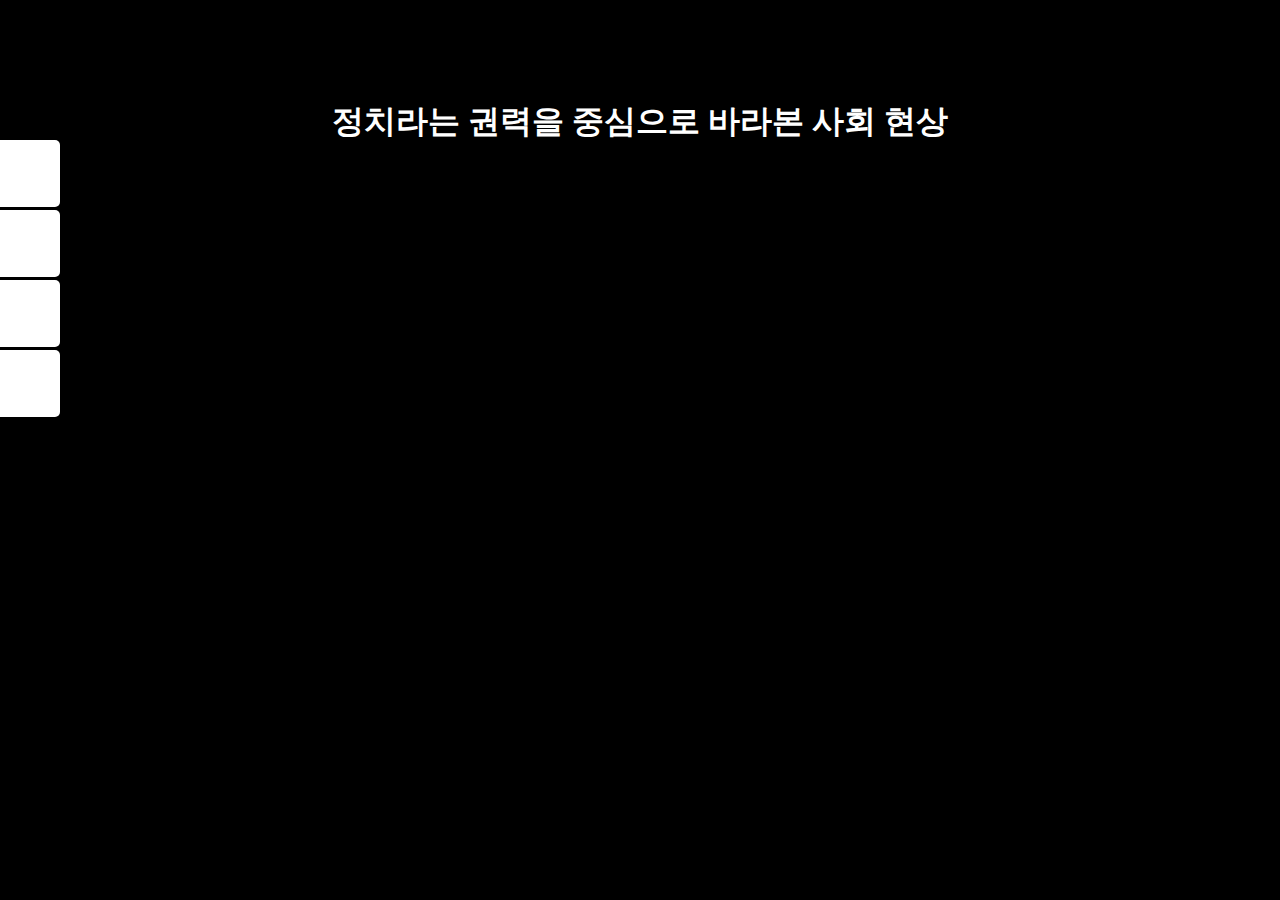
==== index.html @ 3206a6e5 "Add files via upload" ====
<!DOCTYPE HTML>
<html lang="ko"> 
	<head>
		<title>정치라는 권력을 중심으로 바라본 사회 현상</title>
		<meta charset="UTF-8"> 
		<meta name="viewport" content="width=device-width, initial-scale=1.0">
		<meta name="keywords" content="정치, 권력, 사회, 현상">
		<meta name="description" content="정치라는 권력을 중심으로 바라본 글자, 이미지, 색, 형태를 분석한 웹사이트로 이동할 수 있게 연결한 웹페이지입니다.">
		<link rel="stylesheet" href="style.css"> 
	</head>
	<body>

		<header>
		  <h1>정치라는 권력을 중심으로 바라본 사회 현상</h2>
		</header>

		<div id="d1" class="d11">
		  <a href="text.html" id="a1">글자</a>
		  <a href="#" id="a2">이미지</a>
		  <a href="#" id="a3">색</a>
		  <a href="#" id="a4">형태</a>
		</div>
		   
	</body>
</html>
---- style.css ----
*{
	padding: 0;
	margin: 0;
}

body {
	background-color: black;
}

#d1 a {
  position: absolute;
  left: -80px;
  transition: 0.3s;
  padding: 20px;
  width: 100px;
  text-decoration: none;
  font-size: 20px;
  color: black;
  border-radius: 0 5px 5px 0;
}

#d1 a:hover {
  left: 0;
}

#a1 {
  top: 140px;
  background-color: white;
}

#a2 {
  top: 210px;
  background-color: white;
}

#a3 {
  top: 280px;
  background-color: white;
}

#a4 {
  top: 350px;
  background-color: white;
}

h1 {
	color: white;
	text-align: center;
	margin: 100px;
	word-break: keep-all;
}
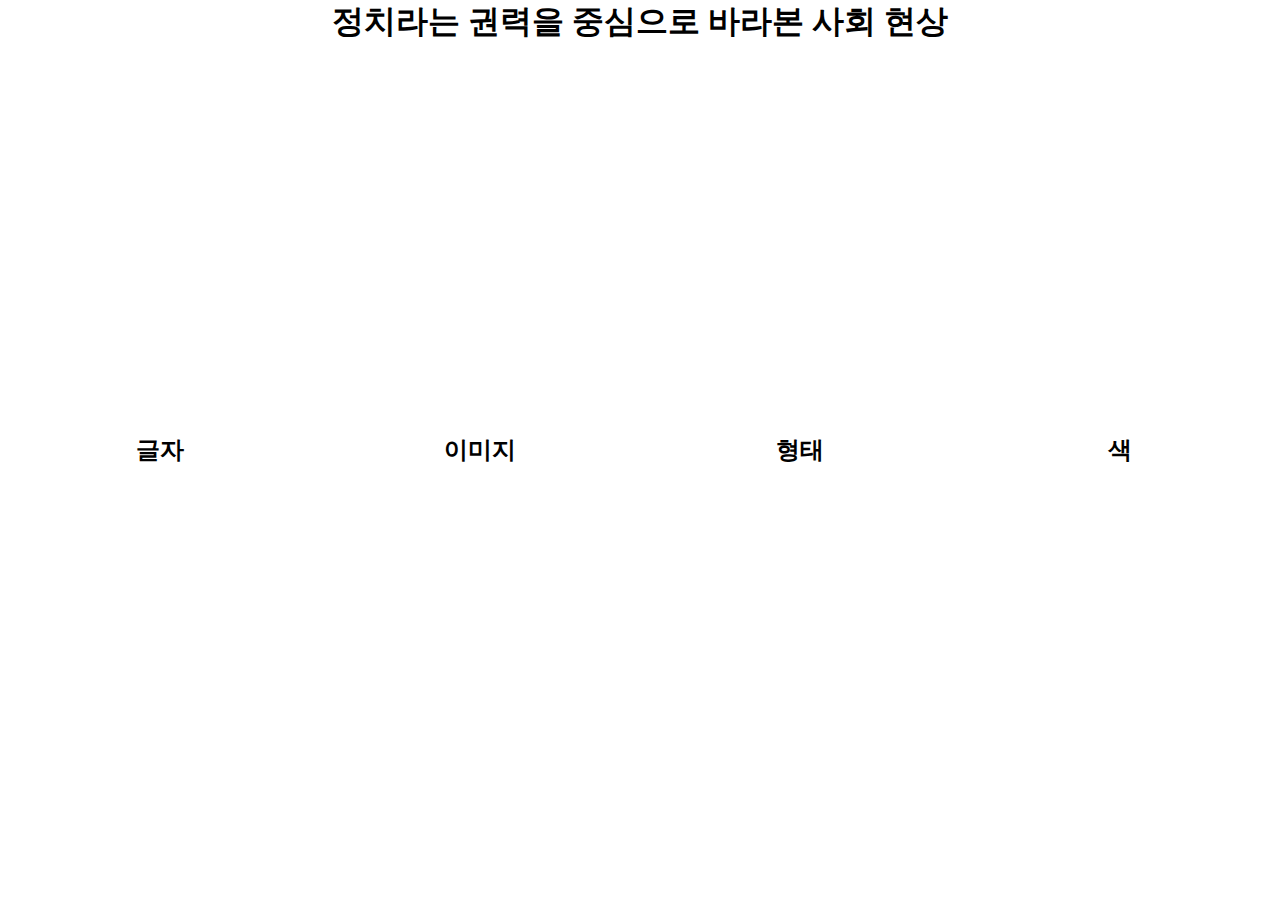
==== commit 2a6373ec: "Add files via upload" ====
--- a/index.html
+++ b/index.html
@@ -6,20 +6,27 @@
 		<meta name="viewport" content="width=device-width, initial-scale=1.0">
 		<meta name="keywords" content="정치, 권력, 사회, 현상">
 		<meta name="description" content="정치라는 권력을 중심으로 바라본 글자, 이미지, 색, 형태를 분석한 웹사이트로 이동할 수 있게 연결한 웹페이지입니다.">
-		<link rel="stylesheet" href="style.css"> 
+		<link rel="stylesheet" href="style4.css"> 
 	</head>
 	<body>
 
 		<header>
 		  <h1>정치라는 권력을 중심으로 바라본 사회 현상</h2>
 		</header>
-
-		<div id="d1" class="d11">
-		  <a href="text.html" id="a1">글자</a>
-		  <a href="#" id="a2">이미지</a>
-		  <a href="#" id="a3">색</a>
-		  <a href="#" id="a4">형태</a>
-		</div>
+		<article>
+			<section class="se1">
+				<h2 class="h21">글자</h2>
+			</section>
+			<section class="se2">
+				<h2>이미지</h2>
+			</section>
+			<section class="se3">
+				<h2>형태</h2>
+			</section>
+			<section class="se4">
+				<h2>색</h2>
+			</section>
+		</article>
 		   
 	</body>
 </html>--- a/style4.css
+++ b/style4.css
@@ -0,0 +1,52 @@
+* {
+  margin: 0;
+  padding: 0;
+  box-sizing: border-box;
+}
+
+
+
+article {
+  display: flex;
+  flex-direction: row;
+}
+
+section { 
+  display: flex;
+  justify-content: center;
+  align-items: center;
+  width: calc(100vw / 4);
+  height: 100vh;
+}
+
+header { 
+  position: fixed;
+  background-color: white;
+  width: 100vw;
+ }
+
+ h1 {
+  text-align: center;
+ }
+
+ .se1 {
+  transition: 0.8s;
+ }
+
+.se1:hover {
+  background-color: black;
+  border-radius: 100vW;
+}
+.se1:hover .h21 {
+  color: white;
+}
+
+.se2 {
+  background-color: white;
+}
+.se2:hover {
+  border-radius: 15px;
+  background-color: white;
+  border: 5px solid black;
+  border-top: 55px solid black;
+}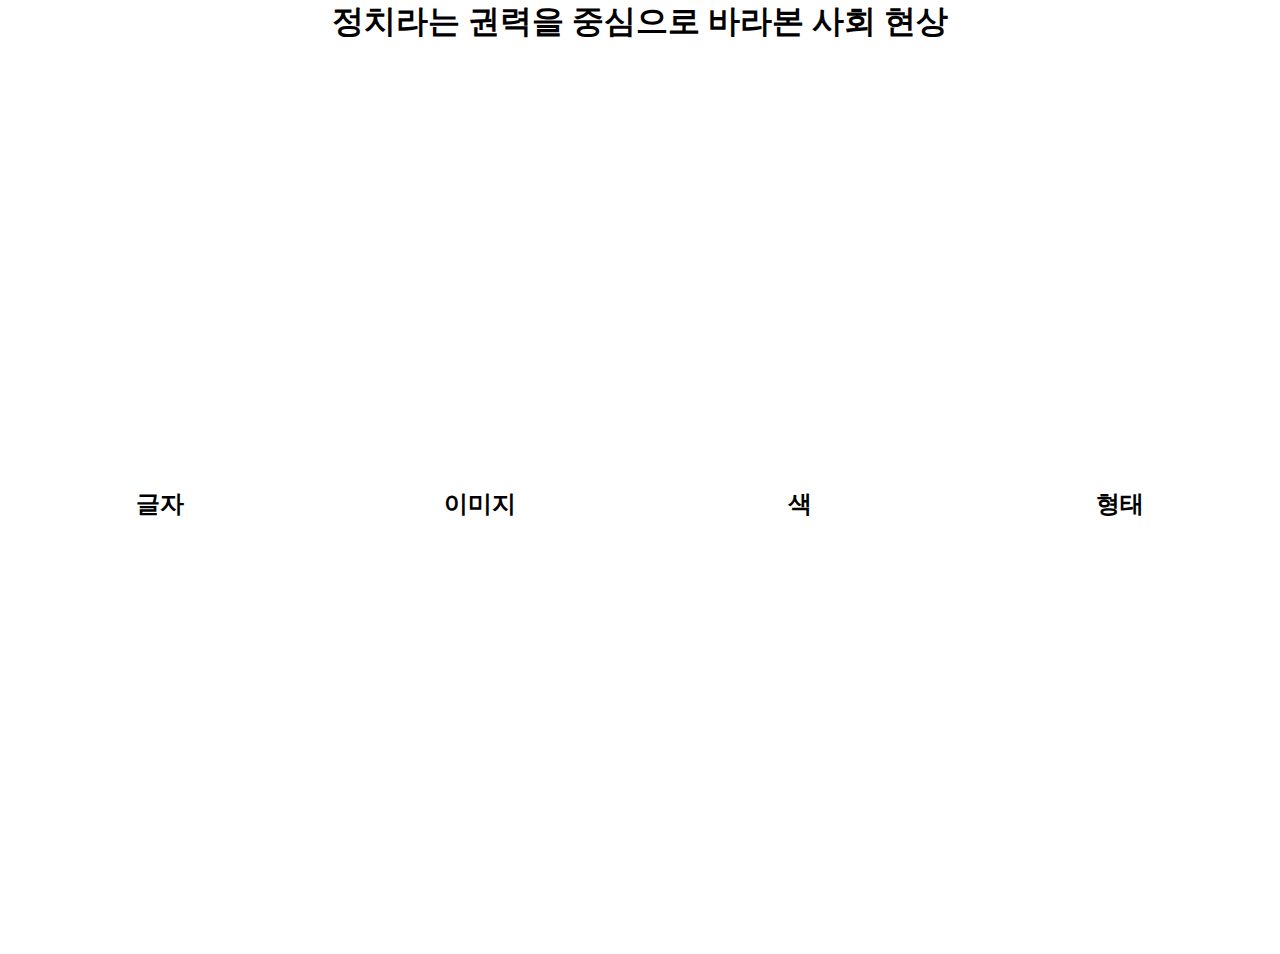
==== commit 0a62a46c: "Add files via upload" ====
--- a/index.html
+++ b/index.html
@@ -15,16 +15,16 @@
 		</header>
 		<article>
 			<section class="se1">
-				<h2 class="h21">글자</h2>
+				<a href="text.html"><h2 class="h21">글자</h2>
 			</section>
 			<section class="se2">
-				<h2>이미지</h2>
+				<a href="image.html"><h2> 이미지</h2>
 			</section>
 			<section class="se3">
-				<h2>형태</h2>
+				<a href="color.html"><h2 class="h23">색</h2></a>
 			</section>
 			<section class="se4">
-				<h2>색</h2>
+				<a href="#"><h2>형태</h2></a>
 			</section>
 		</article>
 		   
--- a/style4.css
+++ b/style4.css
@@ -13,25 +13,25 @@
 
 section { 
   display: flex;
+  flex-wrap: wrap;
   justify-content: center;
   align-items: center;
   width: calc(100vw / 4);
   height: 100vh;
+  transition: 0.8s;
 }
 
 header { 
-  position: fixed;
+  width: 100vw;
   background-color: white;
-  width: 100vw;
+  margin-bottom: 10px;
  }
 
  h1 {
   text-align: center;
  }
 
- .se1 {
-  transition: 0.8s;
- }
+
 
 .se1:hover {
   background-color: black;
@@ -48,5 +48,42 @@
   border-radius: 15px;
   background-color: white;
   border: 5px solid black;
-  border-top: 55px solid black;
+  border-top: 30px solid black;
+}
+
+.se3 {
+  background-color: white;
+  position: relative;
+  transition: 0.8s;
+  overflow: hidden;
+}
+.se3::before {
+  content: "";
+  width: 100%;
+  height: 100%;
+  background-color: red;
+  position: absolute;
+  transition: 0.8s;
+
+  top: -1000px;
+  left: 0;
+}
+.se3:hover:before {
+  top: 0;
+}
+.se3:hover .h23 {
+  color: white;
+}
+.h23 {
+  position: relative;
+  z-index: 1;
+}
+
+a {
+  color: black;
+  text-decoration: none;
+}
+
+h1 {
+  word-break: keep-all;
 }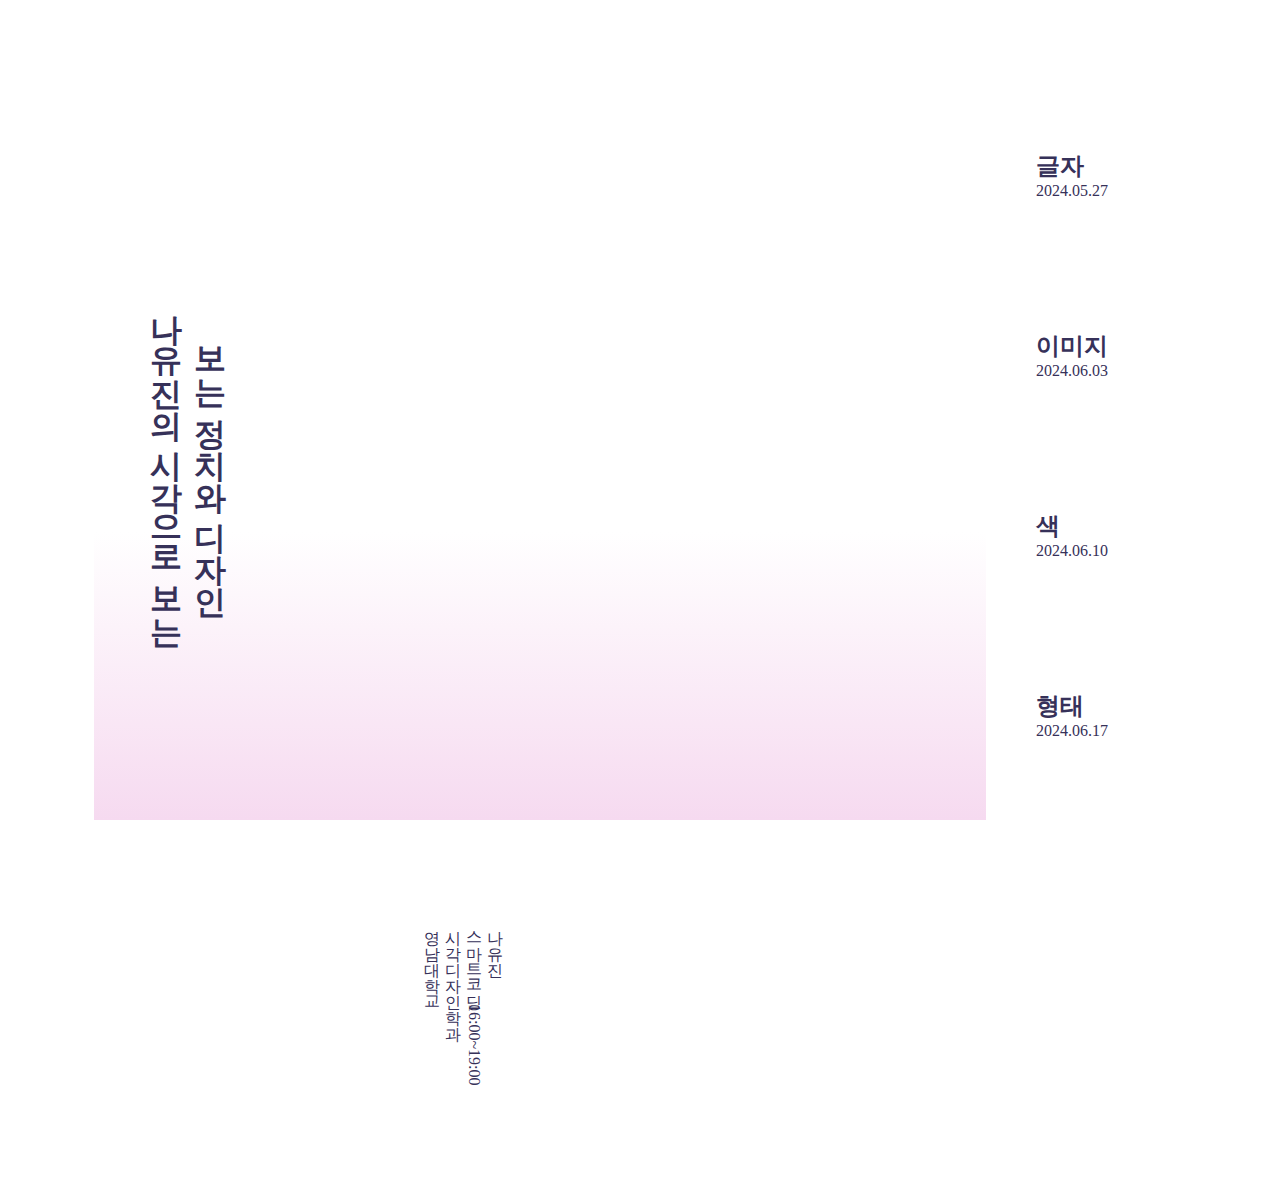
==== commit 217b325b: "Add files via upload" ====
--- a/index.html
+++ b/index.html
@@ -1,32 +1,65 @@
 <!DOCTYPE HTML>
 <html lang="ko"> 
 	<head>
-		<title>정치라는 권력을 중심으로 바라본 사회 현상</title>
+		<title>나유진의 시각으로 보는 정치와 디자인</title>
 		<meta charset="UTF-8"> 
 		<meta name="viewport" content="width=device-width, initial-scale=1.0">
-		<meta name="keywords" content="정치, 권력, 사회, 현상">
+		<meta name="keywords" content="정치, 권력, 사회, 현상, 글자, 외래어, 이미지, 고정관념, 색, 빨간색, 형태">
 		<meta name="description" content="정치라는 권력을 중심으로 바라본 글자, 이미지, 색, 형태를 분석한 웹사이트로 이동할 수 있게 연결한 웹페이지입니다.">
-		<link rel="stylesheet" href="style4.css"> 
+		<link rel="stylesheet" href="style11.css"> 
 	</head>
 	<body>
-
-		<header>
-		  <h1>정치라는 권력을 중심으로 바라본 사회 현상</h2>
-		</header>
-		<article>
-			<section class="se1">
-				<a href="text.html"><h2 class="h21">글자</h2>
-			</section>
-			<section class="se2">
-				<a href="image.html"><h2> 이미지</h2>
-			</section>
-			<section class="se3">
-				<a href="color.html"><h2 class="h23">색</h2></a>
-			</section>
-			<section class="se4">
-				<a href="#"><h2>형태</h2></a>
-			</section>
-		</article>
-		   
+		<div class="div1">
+			<div class="div2">
+				<section class="se5">
+					<h1>나유진의 시각으로 보는</h1>
+					<h1>보는 정치와 디자인</h1>
+				</section>
+				<article>
+					<div class="d1">
+						<section class="se1">
+							<a href="text.html"><h2>글자</h2></a>
+							<p class="p1">2024.05.27</p>
+						</section>
+						<section class="se6">
+							<img src="img5/text1.jpg">
+						</section>
+					</div>
+					<div class="d2">
+						<section class="se2">
+							<a href="image.html"><h2>이미지</h2></a>
+							<p class="p2">2024.06.03</p>
+						</section>
+						<section class="se6">
+							<img src="img5/imege.jpg">
+						</section>
+					</div>
+					<div class="d3">
+						<section class="se3">
+							<a href="color.html"><h2>색</h2></a>
+							<p class="p3">2024.06.10</p>
+						</section>
+						<section class="se6">
+							<img class="img1" src="img5/color.jpg">
+						</section>
+					</div>
+					<div class="d4">
+						<section class="se4">
+							<a href="form.html"><h2>형태</h2></a>
+							<p class="p4">2024.06.17</p>
+						</section>
+						<section class="se6">
+							<img src="img5/form.png">
+						</section>
+					</div>
+				</article>
+			</div>
+			<footer>
+					<p class="p5">영남대학교</p>
+					<p class="p5"> 시각디자인학과 </p>
+					<p class="p5">스마트코딩 16:00~19:00</p>
+					<p class="p5">나유진</p>
+				</footer>
+		</div>
 	</body>
 </html>--- a/style11.css
+++ b/style11.css
@@ -0,0 +1,150 @@
+* {
+  margin: 0;
+  padding: 0;
+  box-sizing: border-box;
+}
+
+.div1 {
+  display: flex;
+  flex-direction: row;
+  justify-content: space-evenly;
+  align-items: center;
+  margin-top: 100px;
+}
+
+header {
+  display: flex;
+  align-items: center;
+  justify-content: space-evenly;
+}
+
+h1 {
+  text-align: center;
+  writing-mode: vertical-rl;
+}
+
+.div2 {
+  display: flex;
+  flex-direction: row;
+}
+
+article {
+  display: flex;
+  flex-direction: column;
+  align-items: center;
+  justify-content: space-evenly;
+}
+
+section {
+  background-color: white;
+  transition: 0.6s;
+  width: ;
+}
+
+div {
+  transition: 0.6s;
+}
+
+footer {
+  display: flex;
+  margin: 80px;
+  background-color: white;
+  padding: 20px;
+}
+
+.p5 {
+  writing-mode: vertical-rl;
+}
+
+.se5 {
+  display: flex;
+  margin-left: 100px;
+  background: linear-gradient(white 60%, #F6DAF0 );
+  padding: 50px;
+}
+
+.d1,
+.d2,
+.d3,
+.d4 {
+  display: flex;
+}
+
+.se6 {
+  opacity: 0;
+  width: 30vW;
+  height: 20vh;
+  overflow: hidden;
+}
+
+.se1:hover + .se6 {
+  opacity: 1;
+}
+.se3:hover + .se6 {
+  opacity: 1;
+}
+.se4:hover + .se6 {
+  opacity: 1;
+}
+.se2:hover + .se6 {
+  opacity: 1;
+}
+
+.se1,
+.se2,
+.se3,
+.se4 {
+  padding: 50px;
+}
+
+.se1:hover{
+  background-color: #F6DAF0;
+}
+.se2:hover{
+  background-color: #F1C5E7;
+}
+.se3:hover{
+  background-color: #F0C1EF;
+}
+.se4:hover{
+  background-color: #EDA6E8;
+}
+
+a{
+  color: #363159;
+  text-decoration: none;
+}
+h1,
+p {
+  color: #363159;
+}
+
+.img1 {
+  width: 32vW;
+  height: 20vh;
+}
+
+
+
+
+body {
+  background-image: url("img5/12.jpg");
+  background-repeat: no-repeat;
+  background-attachment: fixed;
+  background-position: center;
+  background-size: 100vw auto;
+}
+
+@media screen and (max-aspect-ratio: 3/2) {
+  body{
+    background-size: auto 100vh;
+  }
+
+  .div1 {
+    flex-direction: column;
+  }
+
+  .se6 {
+    width: 10vW;
+  }
+}